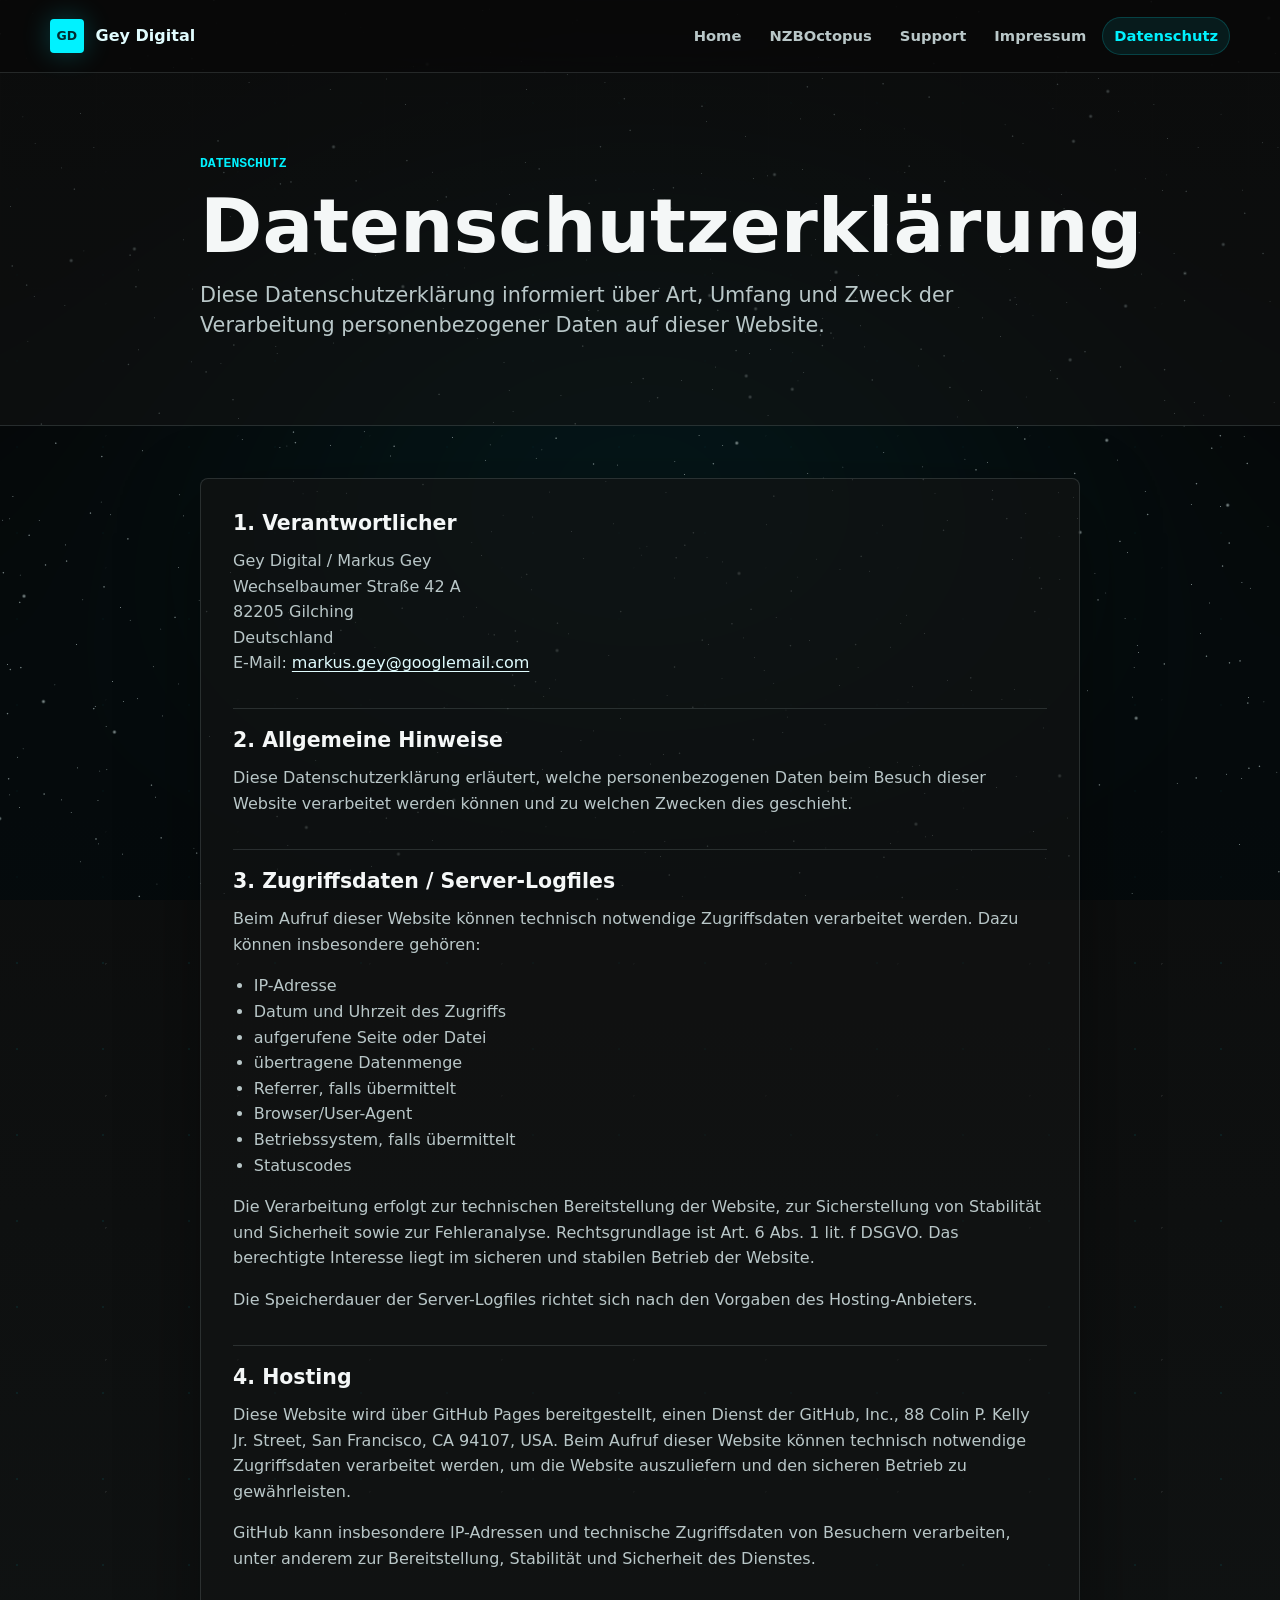
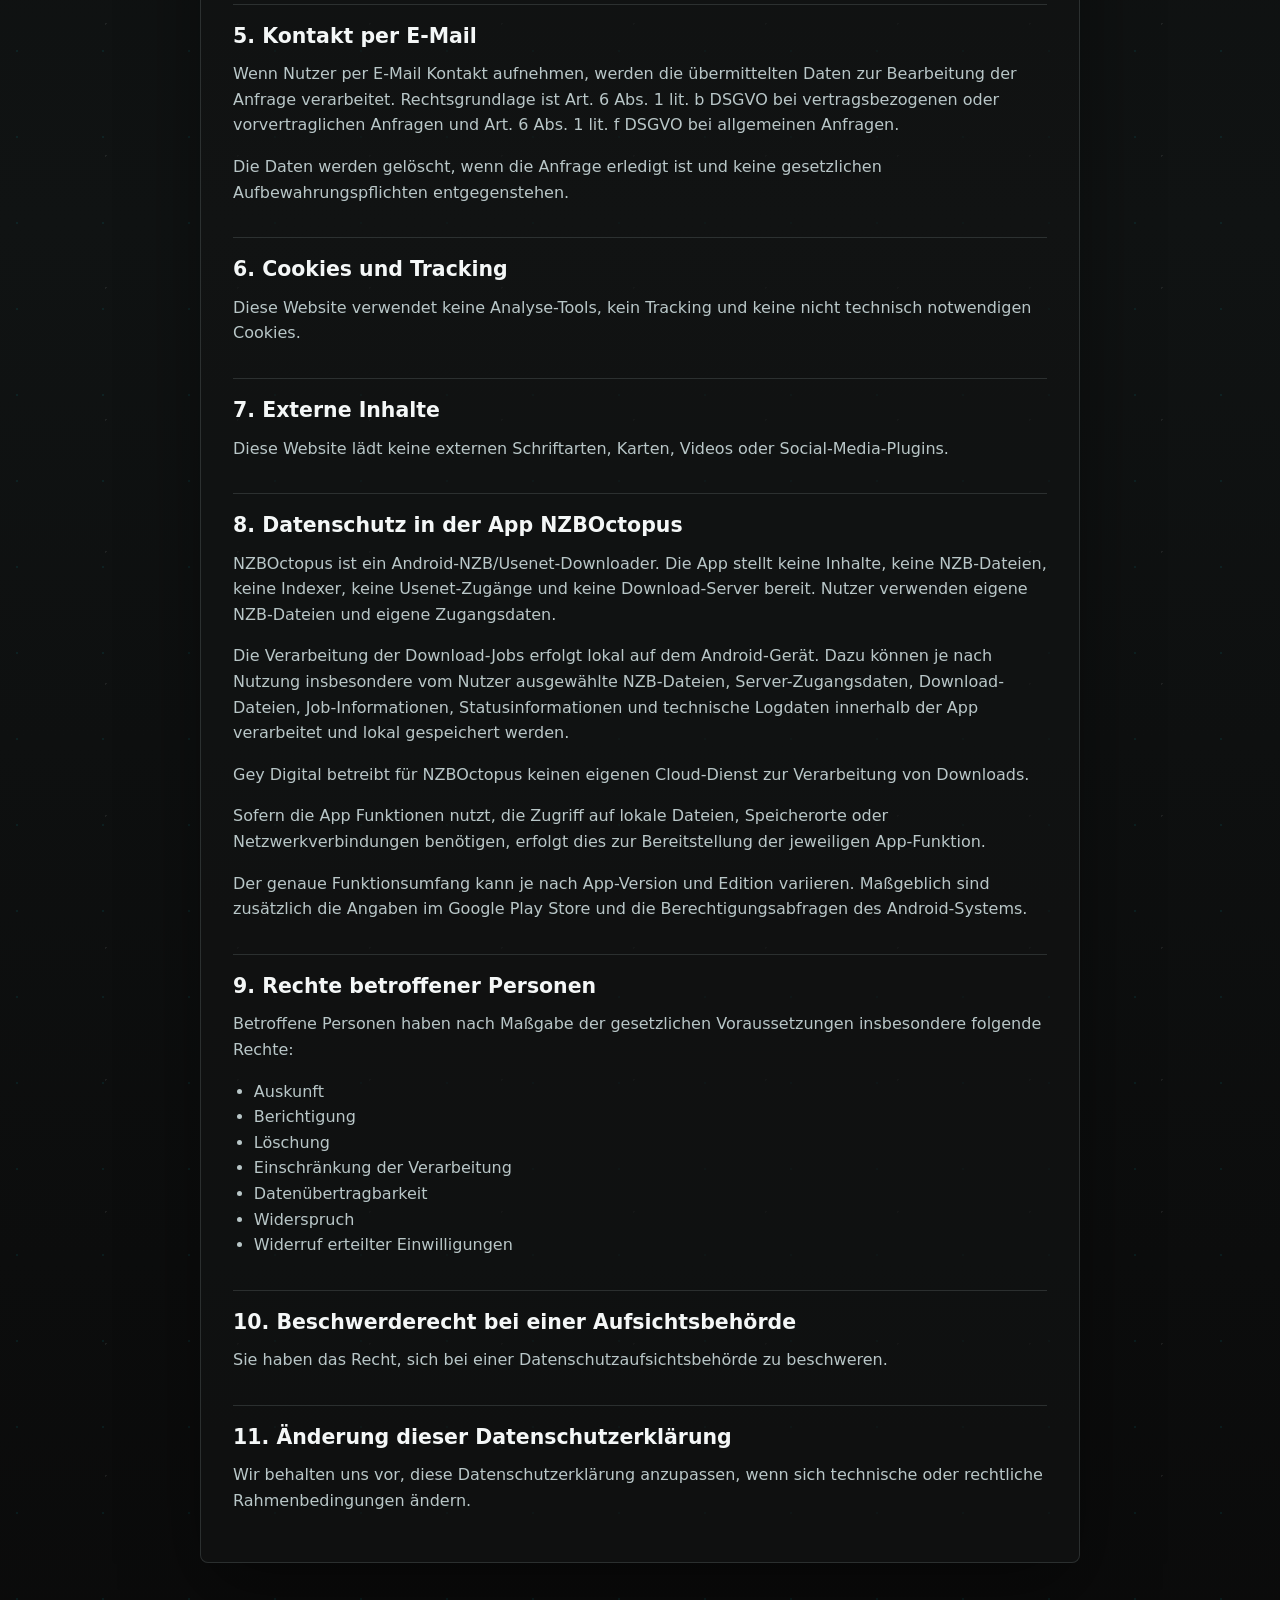
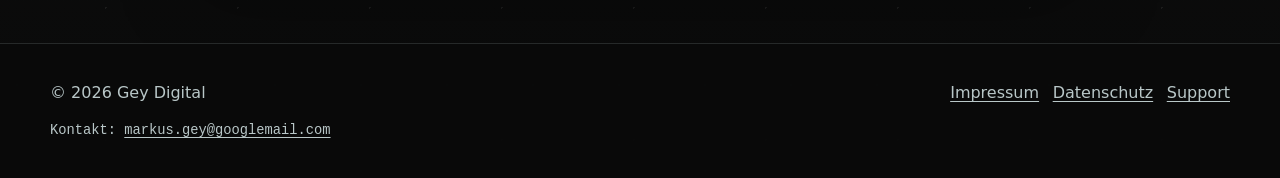
==== datenschutz/index.html @ a49a17a6 "Initial Gey Digital landing page" ====
<!doctype html>
<html lang="de">
  <head>
    <meta charset="utf-8">
    <meta name="viewport" content="width=device-width, initial-scale=1">
    <title>Datenschutzerklärung - Gey Digital</title>
    <meta name="description" content="Datenschutzerklärung von Gey Digital.">
    <meta property="og:title" content="Datenschutzerklärung - Gey Digital">
    <meta property="og:description" content="Datenschutzerklärung von Gey Digital.">
    <meta property="og:type" content="website">
    <meta property="og:url" content="https://geydigital.de/datenschutz/">
    <meta property="og:site_name" content="Gey Digital">
    <link rel="canonical" href="https://geydigital.de/datenschutz/">
    <link rel="stylesheet" href="../assets/styles.css?v=stitch-png-1">
    <script src="../assets/app.js?v=stitch-png-1" defer></script>
  </head>
  <body>
    <header class="site-header">
      <div class="shell header-inner">
        <a class="brand" href="../" aria-label="Gey Digital Startseite">
          <span class="brand-mark" aria-hidden="true">GD</span>
          <span>Gey Digital</span>
        </a>
        <button class="nav-toggle" type="button" aria-expanded="false" aria-controls="site-nav">
          <span class="nav-toggle-line"></span>
          <span class="sr-only">Navigation öffnen</span>
        </button>
        <nav class="site-nav" id="site-nav" aria-label="Hauptnavigation">
          <a href="../">Home</a>
          <a href="../nzboctopus/">NZBOctopus</a>
          <a href="../support/">Support</a>
          <a href="../impressum/">Impressum</a>
          <a href="../datenschutz/" aria-current="page">Datenschutz</a>
        </nav>
      </div>
    </header>

    <main>
      <section class="page-hero">
        <div class="shell content-narrow">
          <p class="eyebrow">Datenschutz</p>
          <h1>Datenschutzerklärung</h1>
          <p class="lead">Diese Datenschutzerklärung informiert über Art, Umfang und Zweck der Verarbeitung personenbezogener Daten auf dieser Website.</p>
        </div>
      </section>

      <section class="section legal-section">
        <div class="shell legal-content">
          <h2>1. Verantwortlicher</h2>
          <p>
            Gey Digital / Markus Gey<br>
            Wechselbaumer Straße 42 A<br>
            82205 Gilching<br>
            Deutschland<br>
            E-Mail: <a href="mailto:markus.gey@googlemail.com">markus.gey@googlemail.com</a>
          </p>

          <h2>2. Allgemeine Hinweise</h2>
          <p>Diese Datenschutzerklärung erläutert, welche personenbezogenen Daten beim Besuch dieser Website verarbeitet werden können und zu welchen Zwecken dies geschieht.</p>

          <h2>3. Zugriffsdaten / Server-Logfiles</h2>
          <p>Beim Aufruf dieser Website können technisch notwendige Zugriffsdaten verarbeitet werden. Dazu können insbesondere gehören:</p>
          <ul>
            <li>IP-Adresse</li>
            <li>Datum und Uhrzeit des Zugriffs</li>
            <li>aufgerufene Seite oder Datei</li>
            <li>übertragene Datenmenge</li>
            <li>Referrer, falls übermittelt</li>
            <li>Browser/User-Agent</li>
            <li>Betriebssystem, falls übermittelt</li>
            <li>Statuscodes</li>
          </ul>
          <p>Die Verarbeitung erfolgt zur technischen Bereitstellung der Website, zur Sicherstellung von Stabilität und Sicherheit sowie zur Fehleranalyse. Rechtsgrundlage ist Art. 6 Abs. 1 lit. f DSGVO. Das berechtigte Interesse liegt im sicheren und stabilen Betrieb der Website.</p>
          <p>Die Speicherdauer der Server-Logfiles richtet sich nach den Vorgaben des Hosting-Anbieters.</p>

          <h2>4. Hosting</h2>
          <p>Diese Website wird über GitHub Pages bereitgestellt, einen Dienst der GitHub, Inc., 88 Colin P. Kelly Jr. Street, San Francisco, CA 94107, USA. Beim Aufruf dieser Website können technisch notwendige Zugriffsdaten verarbeitet werden, um die Website auszuliefern und den sicheren Betrieb zu gewährleisten.</p>
          <p>GitHub kann insbesondere IP-Adressen und technische Zugriffsdaten von Besuchern verarbeiten, unter anderem zur Bereitstellung, Stabilität und Sicherheit des Dienstes.</p>

          <h2>5. Kontakt per E-Mail</h2>
          <p>Wenn Nutzer per E-Mail Kontakt aufnehmen, werden die übermittelten Daten zur Bearbeitung der Anfrage verarbeitet. Rechtsgrundlage ist Art. 6 Abs. 1 lit. b DSGVO bei vertragsbezogenen oder vorvertraglichen Anfragen und Art. 6 Abs. 1 lit. f DSGVO bei allgemeinen Anfragen.</p>
          <p>Die Daten werden gelöscht, wenn die Anfrage erledigt ist und keine gesetzlichen Aufbewahrungspflichten entgegenstehen.</p>

          <h2>6. Cookies und Tracking</h2>
          <p>Diese Website verwendet keine Analyse-Tools, kein Tracking und keine nicht technisch notwendigen Cookies.</p>

          <h2>7. Externe Inhalte</h2>
          <p>Diese Website lädt keine externen Schriftarten, Karten, Videos oder Social-Media-Plugins.</p>

          <h2>8. Datenschutz in der App NZBOctopus</h2>
          <p>NZBOctopus ist ein Android-NZB/Usenet-Downloader. Die App stellt keine Inhalte, keine NZB-Dateien, keine Indexer, keine Usenet-Zugänge und keine Download-Server bereit. Nutzer verwenden eigene NZB-Dateien und eigene Zugangsdaten.</p>
          <p>Die Verarbeitung der Download-Jobs erfolgt lokal auf dem Android-Gerät. Dazu können je nach Nutzung insbesondere vom Nutzer ausgewählte NZB-Dateien, Server-Zugangsdaten, Download-Dateien, Job-Informationen, Statusinformationen und technische Logdaten innerhalb der App verarbeitet und lokal gespeichert werden.</p>
          <p>Gey Digital betreibt für NZBOctopus keinen eigenen Cloud-Dienst zur Verarbeitung von Downloads.</p>
          <p>Sofern die App Funktionen nutzt, die Zugriff auf lokale Dateien, Speicherorte oder Netzwerkverbindungen benötigen, erfolgt dies zur Bereitstellung der jeweiligen App-Funktion.</p>
          <p>Der genaue Funktionsumfang kann je nach App-Version und Edition variieren. Maßgeblich sind zusätzlich die Angaben im Google Play Store und die Berechtigungsabfragen des Android-Systems.</p>

          <h2>9. Rechte betroffener Personen</h2>
          <p>Betroffene Personen haben nach Maßgabe der gesetzlichen Voraussetzungen insbesondere folgende Rechte:</p>
          <ul>
            <li>Auskunft</li>
            <li>Berichtigung</li>
            <li>Löschung</li>
            <li>Einschränkung der Verarbeitung</li>
            <li>Datenübertragbarkeit</li>
            <li>Widerspruch</li>
            <li>Widerruf erteilter Einwilligungen</li>
          </ul>

          <h2>10. Beschwerderecht bei einer Aufsichtsbehörde</h2>
          <p>Sie haben das Recht, sich bei einer Datenschutzaufsichtsbehörde zu beschweren.</p>

          <h2>11. Änderung dieser Datenschutzerklärung</h2>
          <p>Wir behalten uns vor, diese Datenschutzerklärung anzupassen, wenn sich technische oder rechtliche Rahmenbedingungen ändern.</p>
        </div>
      </section>
    </main>

    <footer class="site-footer">
      <div class="shell footer-inner">
        <p>© 2026 Gey Digital</p>
        <nav aria-label="Footernavigation">
          <a href="../impressum/">Impressum</a>
          <a href="../datenschutz/">Datenschutz</a>
          <a href="../support/">Support</a>
        </nav>
        <p class="footer-contact">Kontakt: <a href="mailto:markus.gey@googlemail.com">markus.gey@googlemail.com</a></p>
      </div>
    </footer>
  </body>
</html>
---- assets/styles.css ----
:root {
  --bg: #0a0a0a;
  --bg-2: #101313;
  --surface: rgba(24, 27, 27, 0.78);
  --surface-solid: #171a1a;
  --surface-soft: #202425;
  --surface-high: #282d2e;
  --text: #f4f7f7;
  --muted: #b9c7c8;
  --subtle: #7f9092;
  --line: rgba(185, 202, 203, 0.16);
  --line-strong: rgba(0, 242, 255, 0.34);
  --primary: #e1fdff;
  --accent: #00dbe7;
  --accent-strong: #00f2ff;
  --accent-ink: #002d31;
  --warning-bg: #fff0b8;
  --warning-text: #463600;
  --shadow: 0 28px 80px rgba(0, 0, 0, 0.42);
  --radius: 8px;
  font-family: Inter, ui-sans-serif, system-ui, -apple-system, BlinkMacSystemFont, "Segoe UI", sans-serif;
  color: var(--text);
  background: var(--bg);
}

* {
  box-sizing: border-box;
}

html {
  background: var(--bg);
  scroll-behavior: smooth;
}

body {
  min-width: 320px;
  margin: 0;
  color: var(--text);
  background:
    radial-gradient(circle at 20% 20%, rgba(0, 219, 231, 0.08) 0 1px, transparent 1px 100%),
    radial-gradient(circle at 80% 30%, rgba(255, 255, 255, 0.07) 0 1px, transparent 1px 100%),
    linear-gradient(180deg, #0a0a0a 0%, #101313 54%, #0a0a0a 100%);
  background-color: var(--bg);
  background-size: 86px 86px, 132px 132px, auto;
  font-size: 16px;
  line-height: 1.6;
}

body::before {
  content: "";
  position: fixed;
  inset: 0;
  z-index: 0;
  pointer-events: none;
  background:
    linear-gradient(rgba(255, 255, 255, 0.035) 1px, transparent 1px),
    linear-gradient(90deg, rgba(255, 255, 255, 0.035) 1px, transparent 1px);
  background-size: 96px 96px;
  mask-image: linear-gradient(180deg, rgba(0, 0, 0, 0.65), transparent 82%);
}

.shader-background {
  position: fixed;
  inset: 0;
  z-index: 0;
  pointer-events: none;
  opacity: 0.72;
}

.shader-background canvas {
  display: block;
  width: 100%;
  height: 100%;
}

main {
  position: relative;
  z-index: 1;
}

a {
  color: var(--primary);
  text-decoration-thickness: 0.08em;
  text-underline-offset: 0.2em;
}

a:hover {
  color: var(--accent-strong);
}

svg {
  max-width: 100%;
}

mark {
  display: inline;
  padding: 0.08rem 0.24rem;
  color: var(--warning-text);
  background: var(--warning-bg);
  border-radius: 4px;
}

.shell {
  width: min(100% - 2rem, 1180px);
  margin-inline: auto;
}

.content-narrow,
.legal-content {
  max-width: 880px;
}

.site-header {
  position: sticky;
  top: 0;
  z-index: 20;
  background: rgba(10, 10, 10, 0.82);
  border-bottom: 1px solid var(--line);
  backdrop-filter: blur(18px);
}

.header-inner {
  min-height: 72px;
  display: flex;
  align-items: center;
  justify-content: space-between;
  gap: 1rem;
}

.brand {
  display: inline-flex;
  align-items: center;
  gap: 0.75rem;
  color: var(--primary);
  font-weight: 760;
  text-decoration: none;
}

.brand-mark {
  display: inline-grid;
  width: 2.1rem;
  height: 2.1rem;
  place-items: center;
  color: var(--accent-ink);
  background: var(--accent-strong);
  border-radius: 4px;
  font-size: 0.78rem;
  font-weight: 850;
  box-shadow: 0 0 28px rgba(0, 242, 255, 0.24);
}

.site-nav {
  display: flex;
  align-items: center;
  gap: 0.25rem;
}

.site-nav a {
  min-height: 2.4rem;
  display: inline-flex;
  align-items: center;
  padding: 0.42rem 0.75rem;
  color: var(--muted);
  border-radius: 999px;
  font-size: 0.92rem;
  font-weight: 650;
  text-decoration: none;
}

.site-nav a:hover,
.site-nav a[aria-current="page"] {
  color: var(--accent-strong);
  background: rgba(0, 219, 231, 0.09);
}

.site-nav a[aria-current="page"] {
  box-shadow: inset 0 0 0 1px rgba(0, 242, 255, 0.18);
}

.nav-toggle {
  display: none;
  width: 2.75rem;
  height: 2.75rem;
  align-items: center;
  justify-content: center;
  padding: 0;
  color: var(--text);
  background: var(--surface-soft);
  border: 1px solid var(--line);
  border-radius: var(--radius);
}

.nav-toggle-line,
.nav-toggle-line::before,
.nav-toggle-line::after {
  display: block;
  width: 1.15rem;
  height: 2px;
  background: currentColor;
  border-radius: 999px;
}

.nav-toggle-line {
  position: relative;
}

.nav-toggle-line::before,
.nav-toggle-line::after {
  content: "";
  position: absolute;
  left: 0;
}

.nav-toggle-line::before {
  top: -0.38rem;
}

.nav-toggle-line::after {
  top: 0.38rem;
}

.sr-only {
  position: absolute;
  width: 1px;
  height: 1px;
  padding: 0;
  margin: -1px;
  overflow: hidden;
  clip: rect(0, 0, 0, 0);
  white-space: nowrap;
  border: 0;
}

.hero,
.page-hero {
  position: relative;
  overflow: hidden;
}

.hero {
  min-height: 760px;
  display: flex;
  align-items: center;
  padding: 5rem 0 4rem;
  border-bottom: 1px solid var(--line);
}

.page-hero {
  padding: 5rem 0 4rem;
  border-bottom: 1px solid var(--line);
  background: rgba(18, 20, 20, 0.58);
}

.hero-grid,
.page-hero-grid,
.two-column {
  display: grid;
  grid-template-columns: minmax(0, 1.05fr) minmax(300px, 0.95fr);
  gap: 3.5rem;
  align-items: center;
}

.hero-copy {
  max-width: 680px;
}

.eyebrow {
  margin: 0 0 0.85rem;
  color: var(--accent-strong);
  font-family: ui-monospace, SFMono-Regular, Consolas, "Liberation Mono", monospace;
  font-size: 0.82rem;
  font-weight: 650;
  letter-spacing: 0;
  text-transform: uppercase;
}

h1,
h2,
h3,
p {
  margin-top: 0;
}

h1,
h2,
h3 {
  color: var(--text);
  font-family: ui-sans-serif, system-ui, -apple-system, BlinkMacSystemFont, "Segoe UI", sans-serif;
  letter-spacing: 0;
}

h1 {
  margin-bottom: 1rem;
  font-size: 4.7rem;
  line-height: 1.02;
  font-weight: 820;
}

h2 {
  margin-bottom: 0.8rem;
  font-size: 2.1rem;
  line-height: 1.2;
  font-weight: 760;
}

h3 {
  margin-bottom: 0.45rem;
  font-size: 1.28rem;
  line-height: 1.3;
  font-weight: 730;
}

.lead {
  color: var(--primary);
  font-size: 1.3rem;
  line-height: 1.45;
}

.hero p:not(.eyebrow),
.page-hero p:not(.eyebrow),
.section p,
.section li {
  color: var(--muted);
}

.button-row {
  display: flex;
  flex-wrap: wrap;
  gap: 0.85rem;
  margin-top: 1.6rem;
}

.button-row.compact {
  align-content: start;
  margin-top: 0.3rem;
}

.button {
  min-height: 2.9rem;
  display: inline-flex;
  align-items: center;
  justify-content: center;
  padding: 0.68rem 1.15rem;
  border: 1px solid transparent;
  border-radius: 999px;
  font-size: 0.92rem;
  font-weight: 750;
  line-height: 1.2;
  text-decoration: none;
  transform: translate3d(var(--motion-x, 0), var(--motion-y, 0), 0);
  transition: border-color 160ms ease, background 160ms ease, box-shadow 160ms ease, filter 160ms ease, transform 180ms ease-out;
  will-change: transform;
}

.button:hover {
  filter: brightness(1.05);
}

.button.primary {
  color: var(--accent-ink);
  background: var(--accent-strong);
  box-shadow: 0 0 26px rgba(0, 242, 255, 0.18);
}

.button.primary:hover {
  color: var(--accent-ink);
  box-shadow: 0 0 34px rgba(0, 242, 255, 0.28);
}

.button.secondary {
  color: var(--text);
  background: rgba(24, 27, 27, 0.54);
  border-color: var(--line);
  backdrop-filter: blur(12px);
}

.button.secondary:hover {
  border-color: var(--line-strong);
  background: rgba(32, 36, 37, 0.75);
}

.hero-visual,
.app-symbol {
  justify-self: end;
  width: min(100%, 440px);
}

.hero-visual,
.app-symbol,
.app-card,
.principle-card,
.info-panel {
  background: var(--surface);
  border: 1px solid var(--line);
  border-radius: var(--radius);
  box-shadow: var(--shadow);
  backdrop-filter: blur(16px);
  transform: translate3d(var(--motion-x, 0), var(--motion-y, 0), 0);
  transition: border-color 180ms ease, box-shadow 180ms ease, transform 220ms ease-out;
  will-change: transform;
}

.hero-visual {
  padding: 1.2rem;
}

.stitch-octopus-image {
  display: block;
  width: 100%;
  aspect-ratio: 1;
  object-fit: contain;
  border-radius: 4px;
  filter: drop-shadow(0 0 22px rgba(0, 242, 255, 0.22));
}

.play-store-icon-image {
  display: block;
  width: 100%;
  aspect-ratio: 1;
  object-fit: cover;
  border-radius: 34px;
  background: #020404;
  box-shadow: 0 0 26px rgba(0, 242, 255, 0.18);
}

.signal-graphic rect,
.signal-graphic circle,
.app-symbol circle {
  fill: rgba(0, 219, 231, 0.05);
  stroke: var(--accent-strong);
  stroke-width: 9;
}

.signal-graphic path,
.app-symbol path {
  fill: none;
  stroke: var(--primary);
  stroke-linecap: round;
  stroke-linejoin: round;
  stroke-width: 9;
  opacity: 0.88;
}

.octopus-graphic {
  display: block;
}

.octopus-frame {
  fill: #020404;
  stroke: rgba(0, 242, 255, 0.18);
  stroke-width: 1;
  filter: drop-shadow(0 0 18px rgba(0, 242, 255, 0.28));
}

.octopus-aura {
  fill: url("#octopus-line");
  opacity: 0.06;
}

.octopus-shell,
.octopus-vein,
.octopus-face,
.octopus-tentacle,
.octopus-sucker-path,
.octopus-eye-ring {
  fill: none;
  stroke: url("#octopus-line");
  stroke-linecap: round;
  stroke-linejoin: round;
  filter: url("#octopus-glow");
}

.octopus-shell.outer {
  stroke-width: 2.2;
}

.octopus-shell.inner,
.octopus-vein,
.octopus-face {
  stroke-width: 1.45;
  opacity: 0.78;
}

.octopus-eye-ring {
  stroke-width: 3;
}

.octopus-tentacle.fine {
  stroke-width: 2;
  opacity: 0.88;
}

.octopus-sucker-path {
  stroke-width: 1.1;
  opacity: 0.46;
}

.octopus-eye,
.octopus-suckers circle {
  fill: var(--accent-strong);
  filter: url("#octopus-glow");
}

.octopus-suckers circle {
  opacity: 0.72;
}

.section {
  padding: 5rem 0;
}

.section-muted {
  background: rgba(12, 15, 15, 0.62);
  border-block: 1px solid var(--line);
}

.section-heading {
  max-width: 720px;
  margin-bottom: 1.6rem;
}

.app-card {
  display: grid;
  grid-template-columns: minmax(0, 1fr) auto;
  gap: 1.6rem;
  align-items: start;
  padding: 2rem;
  overflow: hidden;
}

.app-card h3 {
  font-size: 1.8rem;
}

.app-card::after {
  content: "LOCAL_WORKFLOW";
  align-self: end;
  justify-self: end;
  color: rgba(0, 242, 255, 0.44);
  font-family: ui-monospace, SFMono-Regular, Consolas, "Liberation Mono", monospace;
  font-size: 0.78rem;
}

.note {
  padding-left: 0.95rem;
  color: var(--primary) !important;
  border-left: 2px solid var(--accent-strong);
}

.principle-grid {
  display: grid;
  grid-template-columns: repeat(3, minmax(0, 1fr));
  gap: 1rem;
}

.principle-card,
.info-panel {
  padding: 1.35rem;
}

.principle-card {
  min-height: 168px;
  display: flex;
  flex-direction: column;
  justify-content: space-between;
}

.principle-card h3::before {
  content: "";
  display: block;
  width: 2.4rem;
  height: 2px;
  margin-bottom: 1rem;
  background: var(--accent-strong);
}

.app-symbol {
  padding: 1.5rem;
}

.two-column {
  align-items: start;
}

.check-list {
  display: grid;
  gap: 0.72rem;
  padding-left: 1.2rem;
}

.check-list li::marker {
  color: var(--accent-strong);
}

.data-list {
  display: grid;
  gap: 1rem;
  margin: 0;
}

.data-list div {
  display: grid;
  gap: 0.15rem;
}

.data-list dt {
  color: var(--text);
  font-weight: 730;
}

.data-list dd {
  margin: 0;
  color: var(--muted);
}

.legal-section {
  padding-top: 3.2rem;
}

.legal-content {
  padding: 2rem;
  background: rgba(18, 20, 20, 0.68);
  border: 1px solid var(--line);
  border-radius: var(--radius);
  box-shadow: var(--shadow);
}

.legal-content h2 {
  margin-top: 2rem;
  padding-top: 1.2rem;
  border-top: 1px solid var(--line);
  font-size: 1.28rem;
}

.legal-content h2:first-child {
  margin-top: 0;
  padding-top: 0;
  border-top: 0;
}

.legal-content ul {
  padding-left: 1.3rem;
}

.site-footer {
  position: relative;
  z-index: 1;
  padding: 2.3rem 0;
  color: var(--muted);
  background: rgba(10, 10, 10, 0.95);
  border-top: 1px solid var(--line);
}

.footer-inner {
  display: grid;
  grid-template-columns: 1fr auto;
  gap: 0.85rem 1.5rem;
  align-items: center;
}

.site-footer p {
  margin: 0;
}

.site-footer a {
  color: var(--muted);
}

.site-footer a:hover {
  color: var(--accent-strong);
}

.site-footer nav {
  display: flex;
  flex-wrap: wrap;
  gap: 0.85rem;
}

.footer-contact {
  grid-column: 1 / -1;
  font-family: ui-monospace, SFMono-Regular, Consolas, "Liberation Mono", monospace;
  font-size: 0.86rem;
}

@media (max-width: 900px) {
  h1 {
    font-size: 3.15rem;
  }

  h2 {
    font-size: 1.8rem;
  }

  .lead {
    font-size: 1.15rem;
  }

  .header-inner {
    min-height: 64px;
    flex-wrap: wrap;
  }

  .nav-toggle {
    display: inline-flex;
  }

  .site-nav {
    display: none;
    width: 100%;
    flex-direction: column;
    align-items: stretch;
    padding: 0 0 0.85rem;
  }

  .site-nav.is-open {
    display: flex;
  }

  .site-nav a {
    width: 100%;
    border-radius: var(--radius);
  }

  .hero {
    min-height: auto;
    padding: 4rem 0;
  }

  .hero-grid,
  .page-hero-grid,
  .two-column,
  .app-card,
  .principle-grid {
    grid-template-columns: 1fr;
  }

  .hero-visual,
  .app-symbol {
    justify-self: start;
    width: min(100%, 360px);
  }

  .app-card::after {
    justify-self: start;
  }

  .app-card .button-row {
    margin-top: 0;
  }

  .footer-inner {
    grid-template-columns: 1fr;
  }
}

@media (max-width: 540px) {
  .shell {
    width: min(100% - 1.2rem, 1180px);
  }

  h1 {
    font-size: 2.55rem;
  }

  .section,
  .page-hero {
    padding: 3.2rem 0;
  }

  .button {
    width: 100%;
  }

  .app-card,
  .legal-content {
    padding: 1.2rem;
  }
}
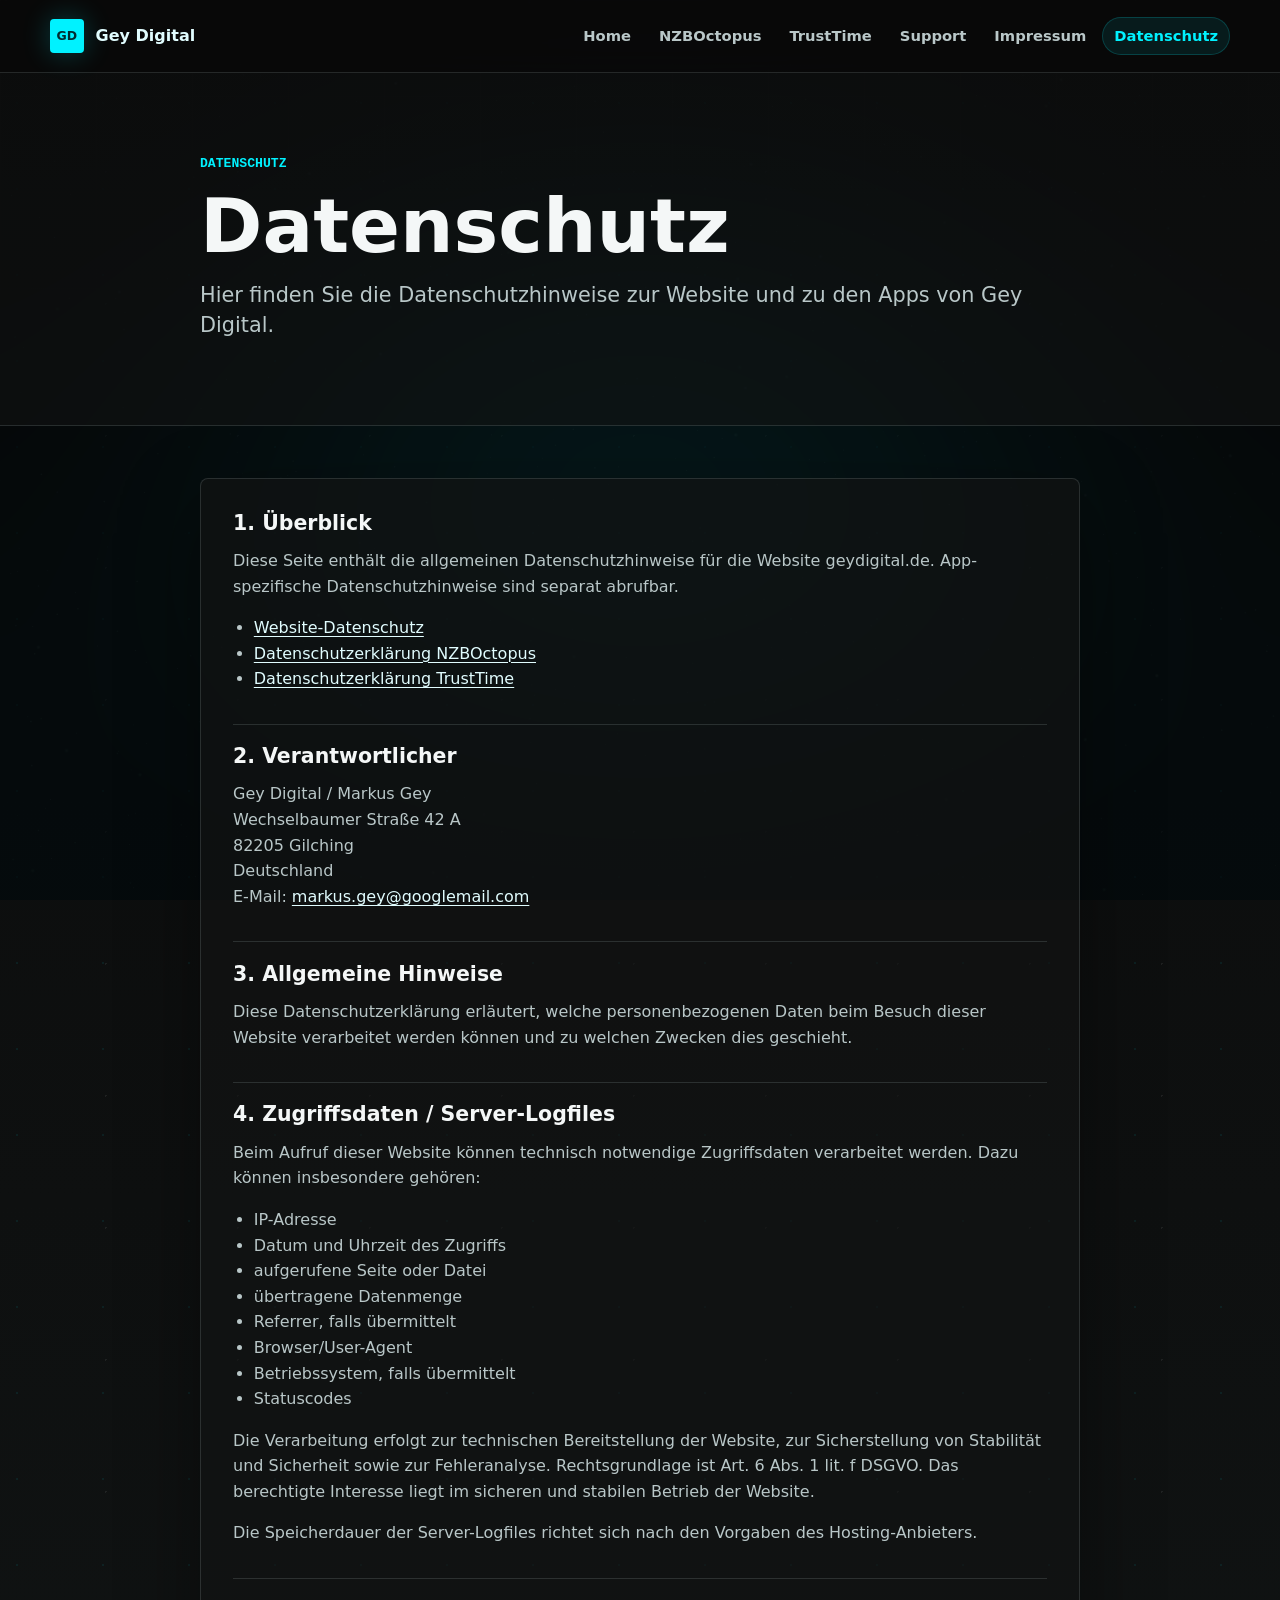
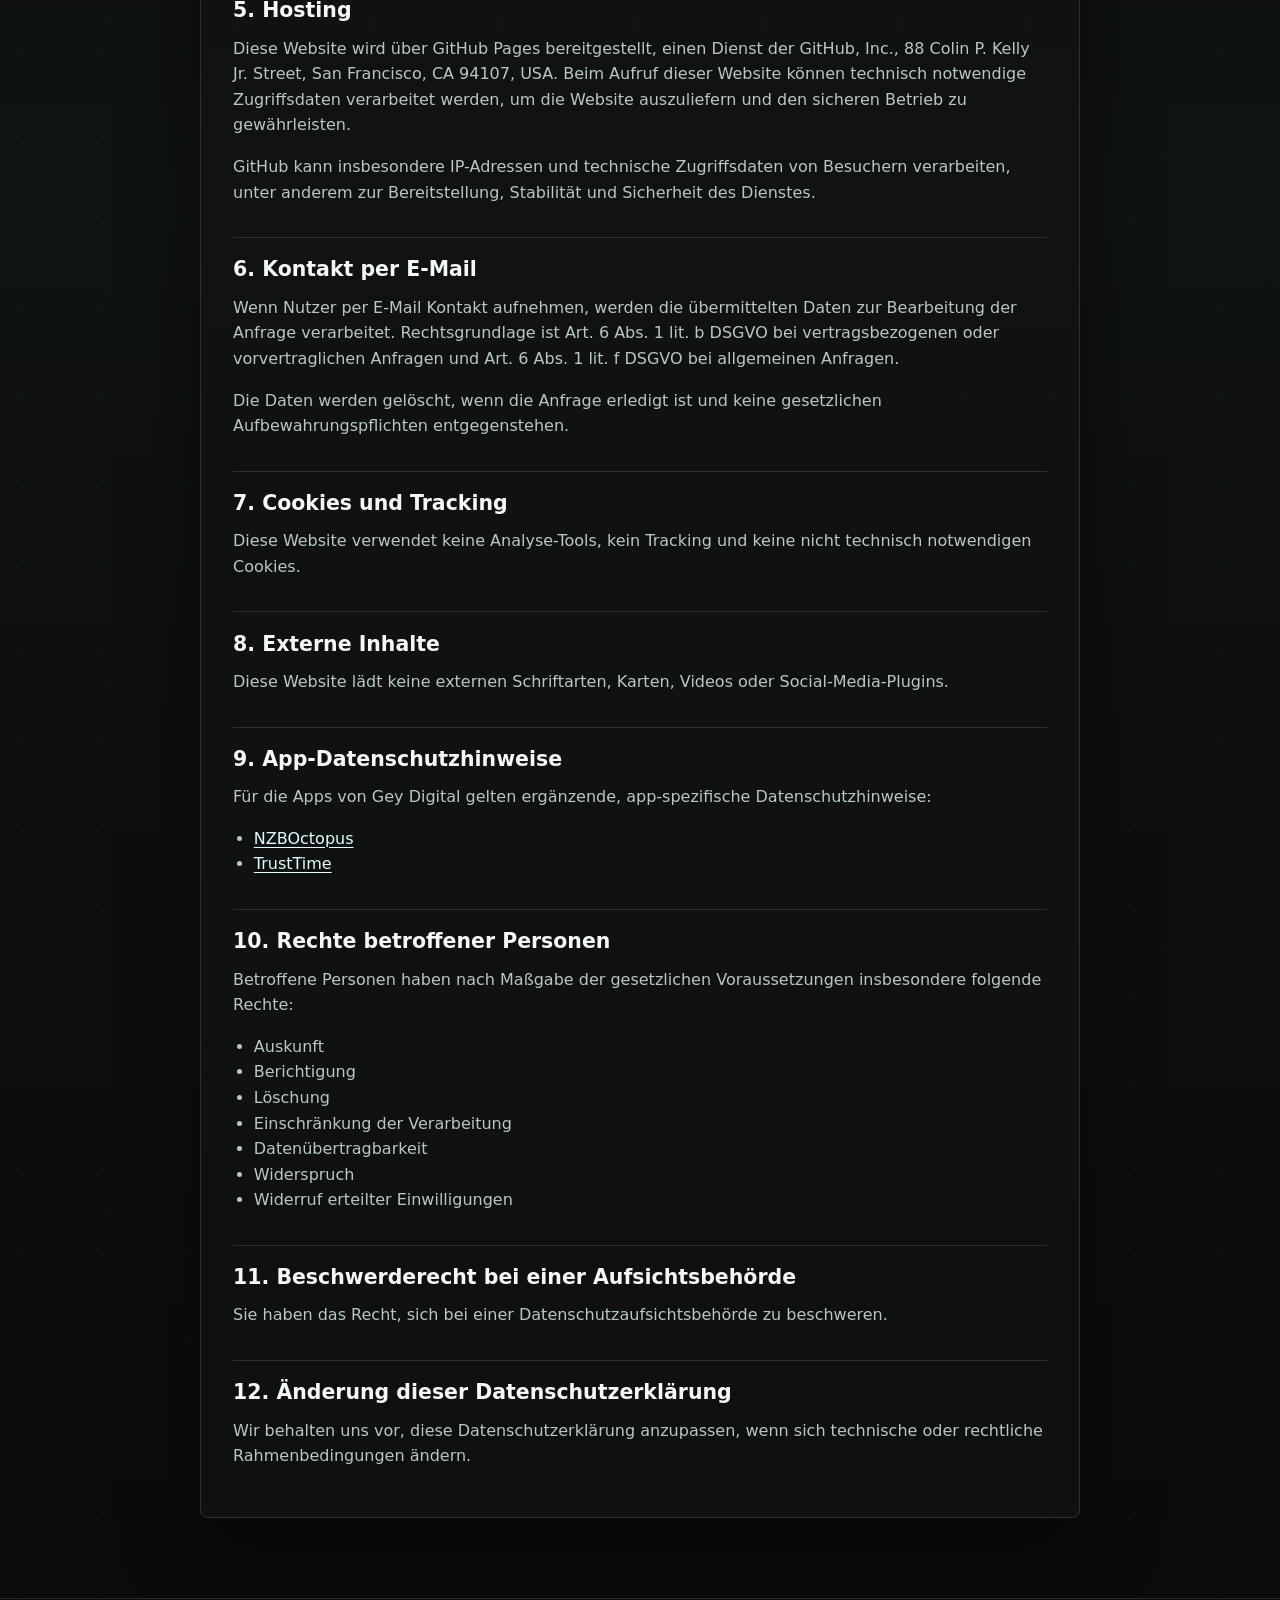
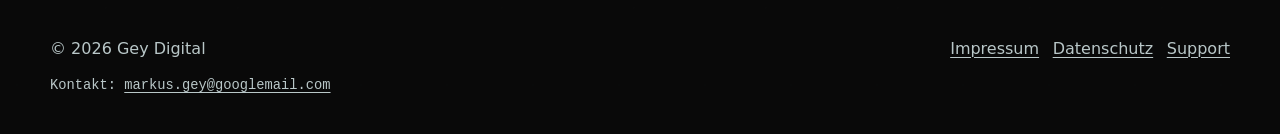
==== commit e0b06a15: "Datenschutzerklärung update" ====
--- a/datenschutz/index.html
+++ b/datenschutz/index.html
@@ -3,16 +3,16 @@
   <head>
     <meta charset="utf-8">
     <meta name="viewport" content="width=device-width, initial-scale=1">
-    <title>Datenschutzerklärung - Gey Digital</title>
-    <meta name="description" content="Datenschutzerklärung von Gey Digital.">
-    <meta property="og:title" content="Datenschutzerklärung - Gey Digital">
-    <meta property="og:description" content="Datenschutzerklärung von Gey Digital.">
+    <title>Datenschutz - Gey Digital</title>
+    <meta name="description" content="Datenschutzhinweise zur Website und zu den Apps von Gey Digital.">
+    <meta property="og:title" content="Datenschutz - Gey Digital">
+    <meta property="og:description" content="Datenschutzhinweise zur Website und zu den Apps von Gey Digital.">
     <meta property="og:type" content="website">
     <meta property="og:url" content="https://geydigital.de/datenschutz/">
     <meta property="og:site_name" content="Gey Digital">
     <link rel="canonical" href="https://geydigital.de/datenschutz/">
-    <link rel="stylesheet" href="../assets/styles.css?v=stitch-png-1">
-    <script src="../assets/app.js?v=stitch-png-1" defer></script>
+    <link rel="stylesheet" href="../assets/styles.css?v=multi-app-1">
+    <script src="../assets/app.js?v=multi-app-1" defer></script>
   </head>
   <body>
     <header class="site-header">
@@ -28,6 +28,7 @@
         <nav class="site-nav" id="site-nav" aria-label="Hauptnavigation">
           <a href="../">Home</a>
           <a href="../nzboctopus/">NZBOctopus</a>
+          <a href="../trusttime/">TrustTime</a>
           <a href="../support/">Support</a>
           <a href="../impressum/">Impressum</a>
           <a href="../datenschutz/" aria-current="page">Datenschutz</a>
@@ -39,14 +40,22 @@
       <section class="page-hero">
         <div class="shell content-narrow">
           <p class="eyebrow">Datenschutz</p>
-          <h1>Datenschutzerklärung</h1>
-          <p class="lead">Diese Datenschutzerklärung informiert über Art, Umfang und Zweck der Verarbeitung personenbezogener Daten auf dieser Website.</p>
+          <h1>Datenschutz</h1>
+          <p class="lead">Hier finden Sie die Datenschutzhinweise zur Website und zu den Apps von Gey Digital.</p>
         </div>
       </section>
 
       <section class="section legal-section">
         <div class="shell legal-content">
-          <h2>1. Verantwortlicher</h2>
+          <h2>1. Überblick</h2>
+          <p>Diese Seite enthält die allgemeinen Datenschutzhinweise für die Website geydigital.de. App-spezifische Datenschutzhinweise sind separat abrufbar.</p>
+          <ul>
+            <li><a href="../datenschutz/">Website-Datenschutz</a></li>
+            <li><a href="nzboctopus/">Datenschutzerklärung NZBOctopus</a></li>
+            <li><a href="trusttime/">Datenschutzerklärung TrustTime</a></li>
+          </ul>
+
+          <h2>2. Verantwortlicher</h2>
           <p>
             Gey Digital / Markus Gey<br>
             Wechselbaumer Straße 42 A<br>
@@ -55,10 +64,10 @@
             E-Mail: <a href="mailto:markus.gey@googlemail.com">markus.gey@googlemail.com</a>
           </p>
 
-          <h2>2. Allgemeine Hinweise</h2>
+          <h2>3. Allgemeine Hinweise</h2>
           <p>Diese Datenschutzerklärung erläutert, welche personenbezogenen Daten beim Besuch dieser Website verarbeitet werden können und zu welchen Zwecken dies geschieht.</p>
 
-          <h2>3. Zugriffsdaten / Server-Logfiles</h2>
+          <h2>4. Zugriffsdaten / Server-Logfiles</h2>
           <p>Beim Aufruf dieser Website können technisch notwendige Zugriffsdaten verarbeitet werden. Dazu können insbesondere gehören:</p>
           <ul>
             <li>IP-Adresse</li>
@@ -73,28 +82,28 @@
           <p>Die Verarbeitung erfolgt zur technischen Bereitstellung der Website, zur Sicherstellung von Stabilität und Sicherheit sowie zur Fehleranalyse. Rechtsgrundlage ist Art. 6 Abs. 1 lit. f DSGVO. Das berechtigte Interesse liegt im sicheren und stabilen Betrieb der Website.</p>
           <p>Die Speicherdauer der Server-Logfiles richtet sich nach den Vorgaben des Hosting-Anbieters.</p>
 
-          <h2>4. Hosting</h2>
+          <h2>5. Hosting</h2>
           <p>Diese Website wird über GitHub Pages bereitgestellt, einen Dienst der GitHub, Inc., 88 Colin P. Kelly Jr. Street, San Francisco, CA 94107, USA. Beim Aufruf dieser Website können technisch notwendige Zugriffsdaten verarbeitet werden, um die Website auszuliefern und den sicheren Betrieb zu gewährleisten.</p>
           <p>GitHub kann insbesondere IP-Adressen und technische Zugriffsdaten von Besuchern verarbeiten, unter anderem zur Bereitstellung, Stabilität und Sicherheit des Dienstes.</p>
 
-          <h2>5. Kontakt per E-Mail</h2>
+          <h2>6. Kontakt per E-Mail</h2>
           <p>Wenn Nutzer per E-Mail Kontakt aufnehmen, werden die übermittelten Daten zur Bearbeitung der Anfrage verarbeitet. Rechtsgrundlage ist Art. 6 Abs. 1 lit. b DSGVO bei vertragsbezogenen oder vorvertraglichen Anfragen und Art. 6 Abs. 1 lit. f DSGVO bei allgemeinen Anfragen.</p>
           <p>Die Daten werden gelöscht, wenn die Anfrage erledigt ist und keine gesetzlichen Aufbewahrungspflichten entgegenstehen.</p>
 
-          <h2>6. Cookies und Tracking</h2>
+          <h2>7. Cookies und Tracking</h2>
           <p>Diese Website verwendet keine Analyse-Tools, kein Tracking und keine nicht technisch notwendigen Cookies.</p>
 
-          <h2>7. Externe Inhalte</h2>
+          <h2>8. Externe Inhalte</h2>
           <p>Diese Website lädt keine externen Schriftarten, Karten, Videos oder Social-Media-Plugins.</p>
 
-          <h2>8. Datenschutz in der App NZBOctopus</h2>
-          <p>NZBOctopus ist ein Android-NZB/Usenet-Downloader. Die App stellt keine Inhalte, keine NZB-Dateien, keine Indexer, keine Usenet-Zugänge und keine Download-Server bereit. Nutzer verwenden eigene NZB-Dateien und eigene Zugangsdaten.</p>
-          <p>Die Verarbeitung der Download-Jobs erfolgt lokal auf dem Android-Gerät. Dazu können je nach Nutzung insbesondere vom Nutzer ausgewählte NZB-Dateien, Server-Zugangsdaten, Download-Dateien, Job-Informationen, Statusinformationen und technische Logdaten innerhalb der App verarbeitet und lokal gespeichert werden.</p>
-          <p>Gey Digital betreibt für NZBOctopus keinen eigenen Cloud-Dienst zur Verarbeitung von Downloads.</p>
-          <p>Sofern die App Funktionen nutzt, die Zugriff auf lokale Dateien, Speicherorte oder Netzwerkverbindungen benötigen, erfolgt dies zur Bereitstellung der jeweiligen App-Funktion.</p>
-          <p>Der genaue Funktionsumfang kann je nach App-Version und Edition variieren. Maßgeblich sind zusätzlich die Angaben im Google Play Store und die Berechtigungsabfragen des Android-Systems.</p>
+          <h2>9. App-Datenschutzhinweise</h2>
+          <p>Für die Apps von Gey Digital gelten ergänzende, app-spezifische Datenschutzhinweise:</p>
+          <ul>
+            <li><a href="nzboctopus/">NZBOctopus</a></li>
+            <li><a href="trusttime/">TrustTime</a></li>
+          </ul>
 
-          <h2>9. Rechte betroffener Personen</h2>
+          <h2>10. Rechte betroffener Personen</h2>
           <p>Betroffene Personen haben nach Maßgabe der gesetzlichen Voraussetzungen insbesondere folgende Rechte:</p>
           <ul>
             <li>Auskunft</li>
@@ -106,10 +115,10 @@
             <li>Widerruf erteilter Einwilligungen</li>
           </ul>
 
-          <h2>10. Beschwerderecht bei einer Aufsichtsbehörde</h2>
+          <h2>11. Beschwerderecht bei einer Aufsichtsbehörde</h2>
           <p>Sie haben das Recht, sich bei einer Datenschutzaufsichtsbehörde zu beschweren.</p>
 
-          <h2>11. Änderung dieser Datenschutzerklärung</h2>
+          <h2>12. Änderung dieser Datenschutzerklärung</h2>
           <p>Wir behalten uns vor, diese Datenschutzerklärung anzupassen, wenn sich technische oder rechtliche Rahmenbedingungen ändern.</p>
         </div>
       </section>
--- a/assets/styles.css
+++ b/assets/styles.css
@@ -528,6 +528,10 @@
   overflow: hidden;
 }
 
+.app-card + .app-card {
+  margin-top: 1rem;
+}
+
 .app-card h3 {
   font-size: 1.8rem;
 }
@@ -578,6 +582,15 @@
   padding: 1.5rem;
 }
 
+.trusttime-symbol {
+  display: block;
+  width: 100%;
+  aspect-ratio: 1;
+  border-radius: 4px;
+  background: #020404;
+  filter: drop-shadow(0 0 22px rgba(0, 242, 255, 0.18));
+}
+
 .two-column {
   align-items: start;
 }
